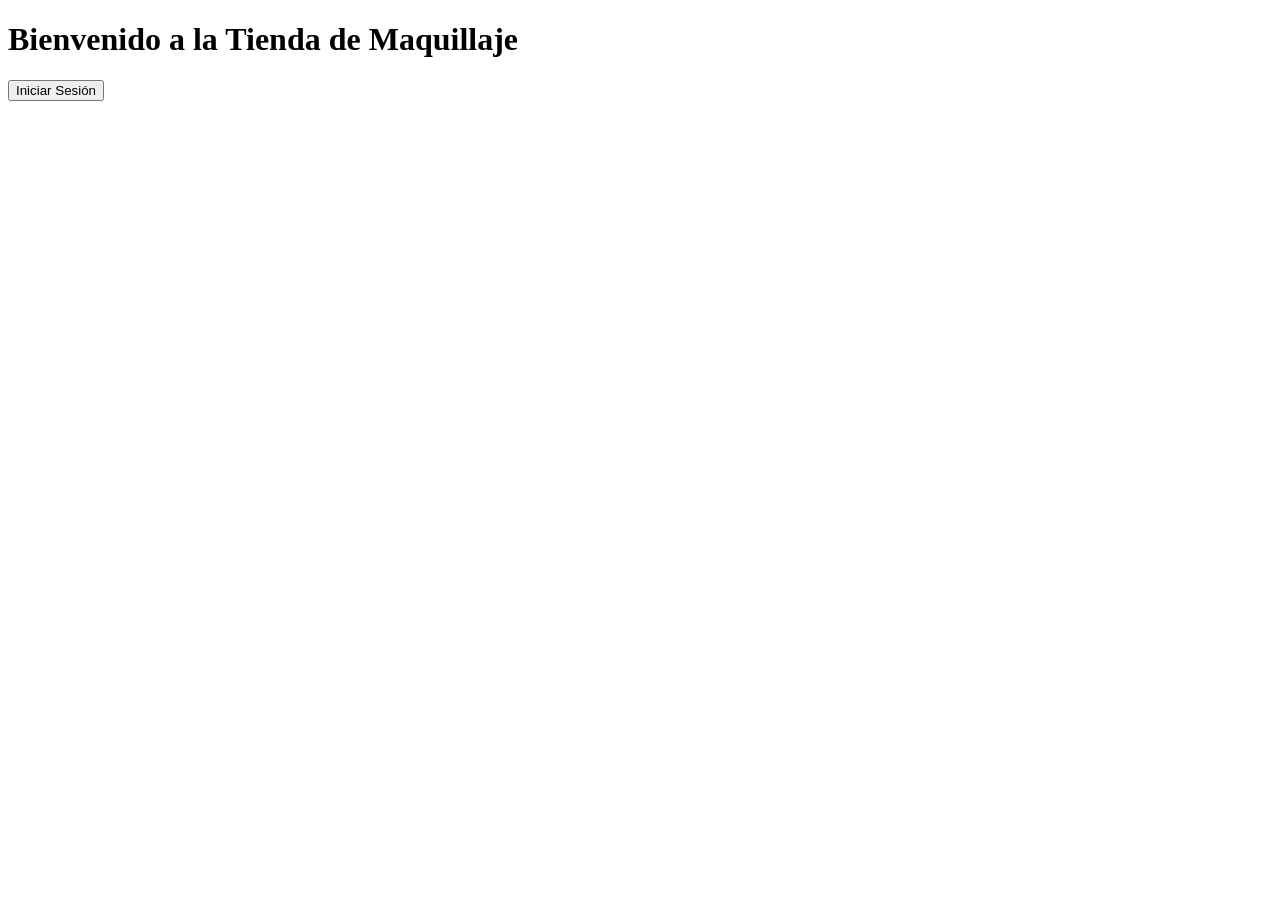
==== index.html @ caa325be "initial commit" ====
<!DOCTYPE html>
<html lang="es">
<head>
  <meta charset="UTF-8">
  <meta name="viewport" content="width=device-width, initial-scale=1.0">
  <title>Iniciar Sesión</title>
  <link rel="stylesheet" href="index.css"> <!-- Actualiza el nombre del CSS -->
</head>
<body>
  <div class="login-container">
    <h1>Bienvenido a la Tienda de Maquillaje</h1>
    <button id="login-button">Iniciar Sesión</button>
  </div>
  <script src="NOse.js"></script> <!-- Si tienes un archivo JS para manejar la redirección -->
</body>
</html>
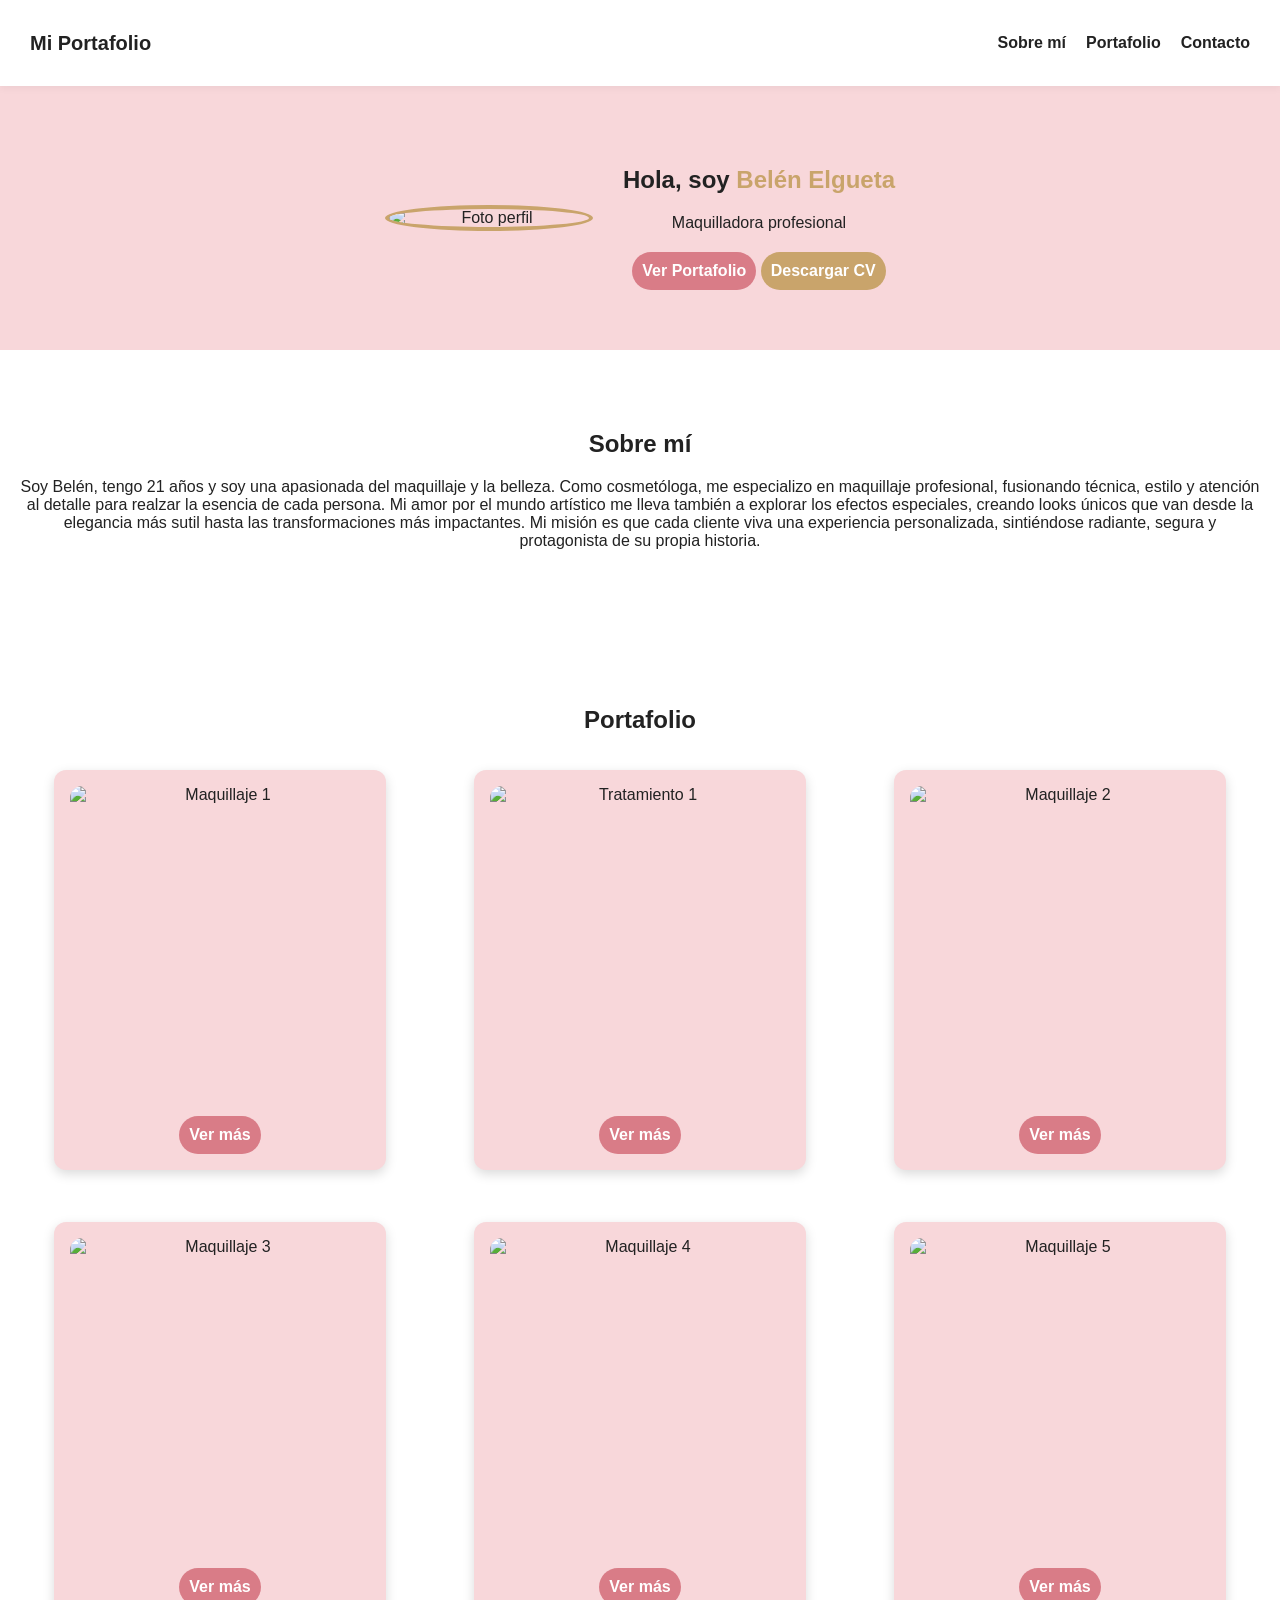
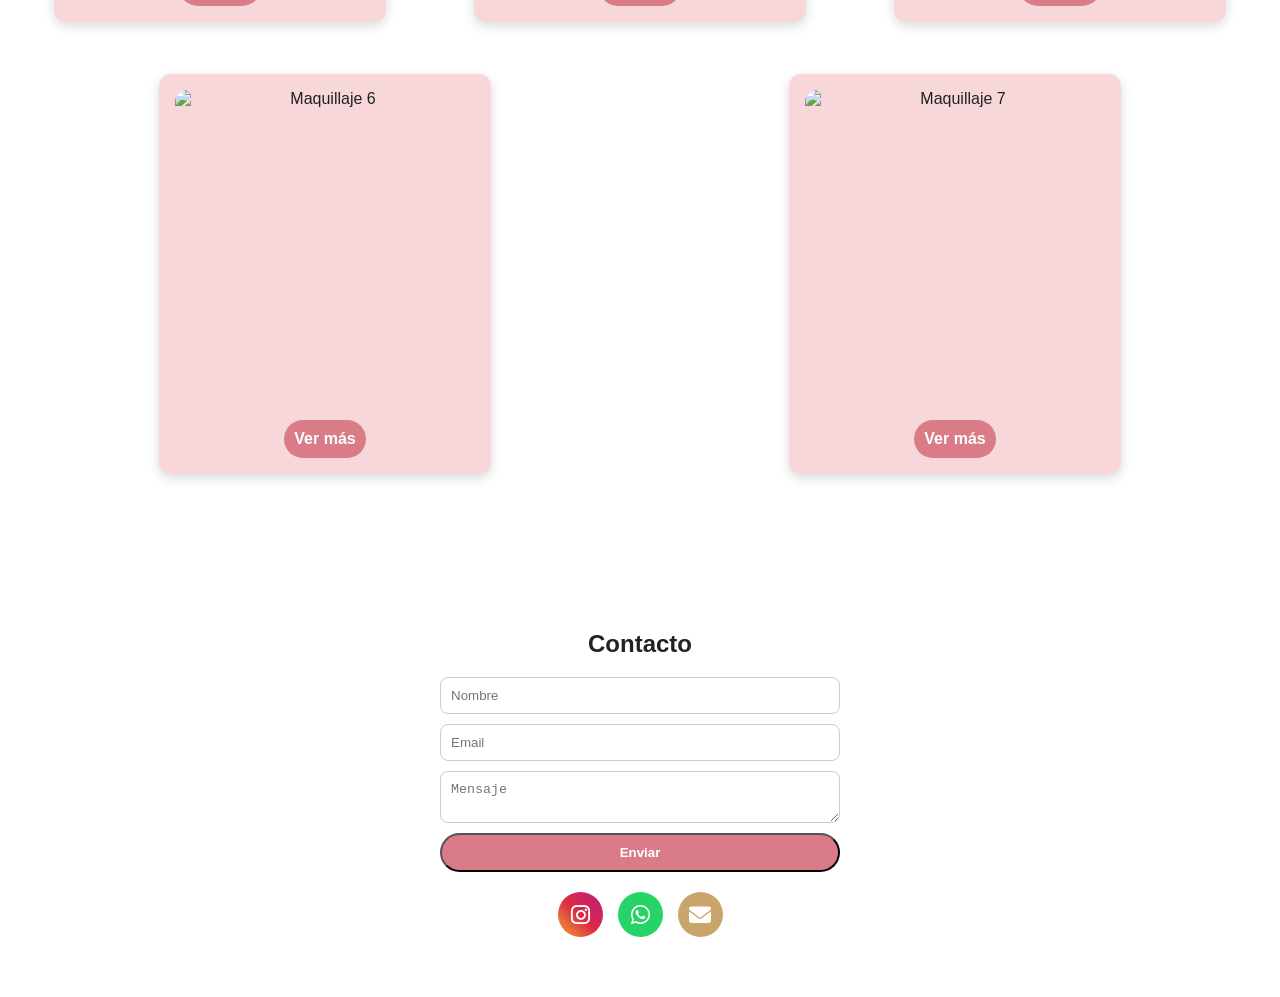
==== commit 85138485: "Add files via upload" ====
--- a/index.html
+++ b/index.html
@@ -1,16 +1,188 @@
 <!DOCTYPE html>
 <html lang="es">
 <head>
-  <meta charset="UTF-8">
-  <meta name="viewport" content="width=device-width, initial-scale=1.0">
-  <title>Iniciar Sesión</title>
-  <link rel="stylesheet" href="index.css"> <!-- Actualiza el nombre del CSS -->
+    <meta charset="UTF-8">
+    <meta name="viewport" content="width=device-width, initial-scale=1.0">
+    <title>Portafolio Profesional</title>
+    <link rel="stylesheet" href="style.css">
+    <link rel="stylesheet" href="https://cdnjs.cloudflare.com/ajax/libs/font-awesome/6.5.1/css/all.min.css">
 </head>
 <body>
-  <div class="login-container">
-    <h1>Bienvenido a la Tienda de Maquillaje</h1>
-    <button id="login-button">Iniciar Sesión</button>
-  </div>
-  <script src="NOse.js"></script> <!-- Si tienes un archivo JS para manejar la redirección -->
+
+    <!-- Menú -->
+    <header>
+        <nav>
+            <h1 class="logo">Mi Portafolio</h1>
+            <ul>
+                <li><a href="#about">Sobre mí</a></li>
+                <li><a href="#portfolio">Portafolio</a></li>
+                <li><a href="#contact">Contacto</a></li>
+            </ul>
+        </nav>
+    </header>
+
+    <!-- Hero -->
+    <section class="hero">
+        <img src="img/foto-perfil.jpg" alt="Foto perfil" class="foto-perfil">
+        <div class="hero-text">
+            <h2>Hola, soy <span>Belén Elgueta</span></h2>
+            <p>Maquilladora profesional</p>
+            <div class="botones">
+                <a href="#portfolio" class="btn rosa">Ver Portafolio</a>
+                <a href="CV.pdf" download class="btn dorado">Descargar CV</a>
+            </div>
+        </div>
+    </section>
+
+    <!-- Sobre mí -->
+    <section id="about" class="about">
+        <h2>Sobre mí</h2>
+        <p>
+            Soy Belén, tengo 21 años y soy una apasionada del maquillaje y la belleza. 
+            Como cosmetóloga, me especializo en maquillaje profesional, fusionando técnica, estilo y atención al detalle para realzar la esencia de cada persona. Mi amor por el mundo artístico me lleva también a explorar los efectos especiales, creando looks únicos que van desde la elegancia más sutil hasta las transformaciones más impactantes. Mi misión es que cada cliente viva una experiencia personalizada, sintiéndose radiante, segura y protagonista de su propia historia.
+        </p>
+    </section>
+
+
+
+
+
+     <!-- Portafolio -->
+    <section id="portfolio" class="portfolio">
+        <h2>Portafolio</h2>
+        <div class="galeria">
+
+
+
+        <!-- Proyecto 1 -->
+        <div class="card">
+            <img src="proyectos/Novias/novia2.jpg" alt="Maquillaje 1" class="zoom-img">
+            <a href="paginas/pag1.html" class="btn rosa">Ver más</a>
+            <div class="descripcion oculto">
+                <p>Este maquillaje fue realizado para una sesión de fotos especial, con tonos cálidos y estilo elegante.</p>
+            </div>
+        </div>
+
+        <!-- Proyecto 2 -->
+        <div class="card">
+            <img src="proyectos/Efectos-Especiales/efect-espe1.jpg" alt="Tratamiento 1" class="zoom-img">
+            <a href="paginas/pag2.html" class="btn rosa">Ver más</a>
+            <div class="descripcion oculto">
+                <p>Tratamiento facial con hidratación profunda y exfoliación suave, ideal para pieles sensibles.</p>
+            </div>
+        </div>
+
+        <!-- Proyecto 3 -->
+        <div class="card">
+            <img src="proyectos/Body-Paint/maqui-body1.jpg" alt="Maquillaje 2" class="zoom-img">
+            <a href="paginas/pag3.html" class="btn rosa">Ver más</a>
+            <div class="descripcion oculto">
+                <p>Maquillaje artístico para evento temático, con aplicación de pedrería y glitter.</p>
+            </div>
+        </div>
+        
+        <!-- Proyecto 4 -->
+        <div class="card">
+            <img src="proyectos/Pestañas/pestañas1.jpg" alt="Maquillaje 3" class="zoom-img">
+            <a href="paginas/pag4.html" class="btn rosa">Ver más</a>
+            <div class="descripcion oculto">
+                <p>Aplicación profesional de pestañas para realzar la mirada con un acabado natural y duradero.</p>
+            </div>
+        </div>
+
+        <!-- Proyecto 5 -->
+        <div class="card">
+            <img src="proyectos/Maquillaje-Envejecimiento/maqui-enveje1.jpg" alt="Maquillaje 4" class="zoom-img">
+            <a href="paginas/pag5.html" class="btn rosa">Ver más</a>
+            <div class="descripcion oculto">
+                <p>Maquillaje de envejecimiento para producción teatral, con técnicas realistas de caracterización.</p>
+            </div>
+        </div>
+
+        <!-- Proyecto 6 -->
+        <div class="card">
+            <img src="proyectos/Arlequin/Arlequin1.jpg" alt="Maquillaje 5" class="zoom-img">
+            <a href="paginas/pag6.html" class="btn rosa">Ver más</a>
+            <div class="descripcion oculto">
+                <p>Maquillaje de arlequín para eventos y presentaciones, con colores vivos y trazos detallados.</p>
+            </div>
+        </div>
+
+        <!-- Proyecto 7 -->
+        <div class="card">
+            <img src="proyectos/Maquillaje-Audiovisual/maqui-audi2.jpg" alt="Maquillaje 6" class="zoom-img">
+            <a href="paginas/pag7.html" class="btn rosa">Ver más</a>
+            <div class="descripcion oculto">
+                <p>Maquillaje para producciones audiovisuales, diseñado para cámara y luces profesionales.</p>
+            </div>
+        </div>
+
+        <!-- Proyecto 8 -->
+        <div class="card">
+            <img src="proyectos/Maquillaje-Artistico/maqui-art2.jpg" alt="Maquillaje 7" class="zoom-img">
+            <a href="paginas/pag8.html" class="btn rosa">Ver más</a>
+            <div class="descripcion oculto">
+                <p>Maquillaje artístico con técnicas creativas y efectos especiales para performances.</p>
+            </div>
+        </div>
+
+    </div>
+</section>
+
+
+
+
+
+
+    <!-- Modal para zoom de imagen -->
+    <div id="modal" class="modal">
+        <span id="cerrar">&times;</span>
+        <img id="modal-img" src="" alt="">
+    </div>
+
+
+
+
+
+
+
+
+
+
+
+
+
+
+
+
+
+
+
+
+
+
+    <!-- Contacto -->
+    <section id="contact" class="contact">
+        <h2>Contacto</h2>
+        <form>
+            <input type="text" placeholder="Nombre" required>
+            <input type="email" placeholder="Email" required>
+            <textarea placeholder="Mensaje" required></textarea>
+            <button type="submit" class="btn rosa">Enviar</button>
+        </form>
+        <div class="redes">
+            <a href="https://www.instagram.com/belisse.glam/" target="_blank" class="icono instagram">
+                <i class="fab fa-instagram"></i>
+            </a>
+            <a href="https://wa.me/+56974526058" target="_blank" class="icono whatsapp">
+                <i class="fab fa-whatsapp"></i>
+            </a>
+            <a href="mailto:tuemail@correo.com" class="icono email">
+                <i class="fas fa-envelope"></i>
+            </a>
+        </div>
+    </section>
+
+    <script src="script.js"></script>
 </body>
 </html>
--- a/style.css
+++ b/style.css
@@ -0,0 +1,276 @@
+/* 🎨 PALETA DE COLORES */
+:root {
+    --rosa: #f8d7da;          /* Rosa claro para fondos */
+    --rosa-oscuro: #d97c87;   /* Rosa intenso para botones y cards (más vibrante) */
+    --dorado: #c9a46b;        /* Dorado para acentos elegantes */
+    --negro: #222222;         /* Texto principal, más oscuro para mejor contraste */
+    --gris-claro: #f5f5f5;    /* Fondo claro alternativo */
+    --blanco: #ffffff;        /* Texto claro / fondos */
+}
+
+/* 🖋️ CONFIGURACIÓN GENERAL DEL SITIO */
+body {
+    font-family: 'Segoe UI', sans-serif;
+    margin: 0;
+    background: var(--blanco);
+    color: var(--negro);
+}
+
+/* 🔝 NAVBAR (MENÚ SUPERIOR) */
+header {
+    background: var(--blanco);
+    padding: 15px 30px;
+    box-shadow: 0 2px 8px rgba(0,0,0,0.05);
+    position: sticky; /* Se queda fijo arriba */
+    top: 0;
+    z-index: 1000;
+}
+
+nav {
+    display: flex;
+    justify-content: space-between;
+    align-items: center;
+}
+
+nav h1.logo {
+    font-size: 20px;
+    font-weight: bold;
+    color: var(--negro);
+}
+
+nav ul {
+    display: flex;
+    list-style: none;
+    gap: 20px;
+}
+
+nav a {
+    text-decoration: none;
+    color: var(--negro);
+    font-weight: bold;
+}
+
+/* 🏠 HERO (SECCIÓN PRINCIPAL CON FOTO Y PRESENTACIÓN) */
+.hero {
+    display: flex;
+    align-items: center;
+    justify-content: center;
+    padding: 60px 20px;
+    background: var(--rosa);
+}
+
+.foto-perfil {
+    width: 200px;
+    border-radius: 100%; /* Foto redonda */
+    margin-right: 30px;
+    border: 4px solid var(--dorado); /* Marco dorado */
+}
+
+.hero-text h2 span {
+    color: var(--dorado); /* Nombre en dorado */
+}
+
+.botones {
+    margin-top: 20px;
+}
+
+/* 🔘 BOTONES GENERALES */
+.btn {
+    padding: 10px 10px;
+    text-decoration: none;
+    border-radius: 200px;
+    font-weight: bold;
+    display: inline-block;
+}
+
+.btn.rosa {
+    background: var(--rosa-oscuro);
+    color: var(--blanco);
+}
+
+.btn.dorado {
+    background: var(--dorado);
+    color: var(--blanco);
+}
+
+/* 📄 SECCIONES GENERALES */
+section {
+    padding: 60px 20px;
+    text-align: center;
+}
+
+/* 🖼️ GALERÍA DE PROYECTOS */
+.galeria {
+    display: flex;
+    gap: 20px;
+    justify-content: center;
+    flex-wrap: wrap;
+}
+
+/* Tarjeta del portafolio */
+.card {
+    background-color: var(--rosa);
+    border-radius: 12px;
+    box-shadow: 0 4px 12px rgba(0, 0, 0, 0.15);
+    padding: 1rem;
+    max-width: 2500px;
+    margin: 1rem auto;
+    text-align: center;
+    transition: transform 0.3s ease, box-shadow 0.3s ease;
+    cursor: default;
+}
+
+.card:hover {
+    transform: translateY(-5px);
+    box-shadow: 0 8px 20px rgba(0, 0, 0, 0.25);
+}
+
+/* Imagen dentro de la tarjeta - tamaño fijo y transición para fade */
+.card img {
+    width: 300px;          /* ancho fijo */
+    height: 330px;         /* alto fijo */
+    object-fit: cover;     /* mantiene proporción, recorta lo que sobra */
+    border-radius: 12px;
+    cursor: pointer;
+    transition: opacity 0.6s ease, transform 0.3s ease;
+    opacity: 1;
+    display: block;
+    margin: 0 auto;
+}
+
+.card img:hover {
+    transform: scale(1.05);
+}
+
+/* Descripción oculta */
+.descripcion {
+    margin-top: 0.75rem;
+    text-align: left;
+    font-size: 0.9rem;
+    color: var(--negro);
+    line-height: 1.4;
+}
+
+/* Ocultar elementos */
+.oculto {
+    display: none !important;
+}
+
+
+
+
+
+/* Modal para imagen */
+.modal {
+    display: none;
+    position: fixed;
+    z-index: 2000;
+    left: 0;
+    top: 0;
+    width: 100vw;
+    height: 100vh;
+    background-color: rgba(0, 0, 0, 0.85);
+
+    justify-content: center;
+    align-items: center;
+    padding: 1rem;
+}
+
+/* Imagen dentro del modal */
+.modal img {
+    max-width: 80vw;
+    max-height: 80vh;
+    object-fit: contain;
+    border-radius: 20px;
+    box-shadow: 0 8px 30px rgba(0, 0, 0, 0.7);
+
+}
+
+
+
+
+
+
+/* Botón cerrar */
+#cerrar {
+    position: fixed;
+    top: 1rem;
+    right: 1.5rem;
+    font-size: 2.5rem;
+    color: var(--blanco);
+    background: transparent;
+    border: none;
+    cursor: pointer;
+    transition: color 0.3s ease;
+    user-select: none;
+}
+
+#cerrar:hover {
+    color: var(--dorado);
+}
+
+
+
+
+
+
+
+
+
+
+
+
+
+
+
+/* 📬 FORMULARIO DE CONTACTO */
+form {
+    display: flex;
+    flex-direction: column;
+    gap: 10px;
+    max-width: 400px;
+    margin: auto;
+}
+
+input, textarea {
+    padding: 10px;
+    border: 1px solid #ccc;
+    border-radius: 8px;
+}
+
+/* 📱 REDES SOCIALES (INSTAGRAM, WHATSAPP, EMAIL) */
+.redes {
+    margin-top: 20px;
+    display: flex;
+    justify-content: center;
+    gap: 15px;
+}
+
+.redes .icono {
+    font-size: 22px;
+    width: 45px;
+    height: 45px;
+    border-radius: 50%; /* Forma circular */
+    display: flex;
+    align-items: center;
+    justify-content: center;
+    text-decoration: none;
+    color: var(--blanco);
+    transition: transform 0.3s ease, background 0.3s ease;
+}
+
+/* 🎯 COLORES ESPECÍFICOS DE CADA RED SOCIAL */
+.icono.instagram {
+    background: linear-gradient(45deg, #f09433, #e6683c, #dc2743, #cc2366, #bc1888);
+}
+.icono.whatsapp {
+    background: #25d366;
+}
+.icono.email {
+    background: var(--dorado);
+}
+
+/* ✨ EFECTO HOVER EN ICONOS */
+.redes .icono:hover {
+    transform: scale(1.1);
+}
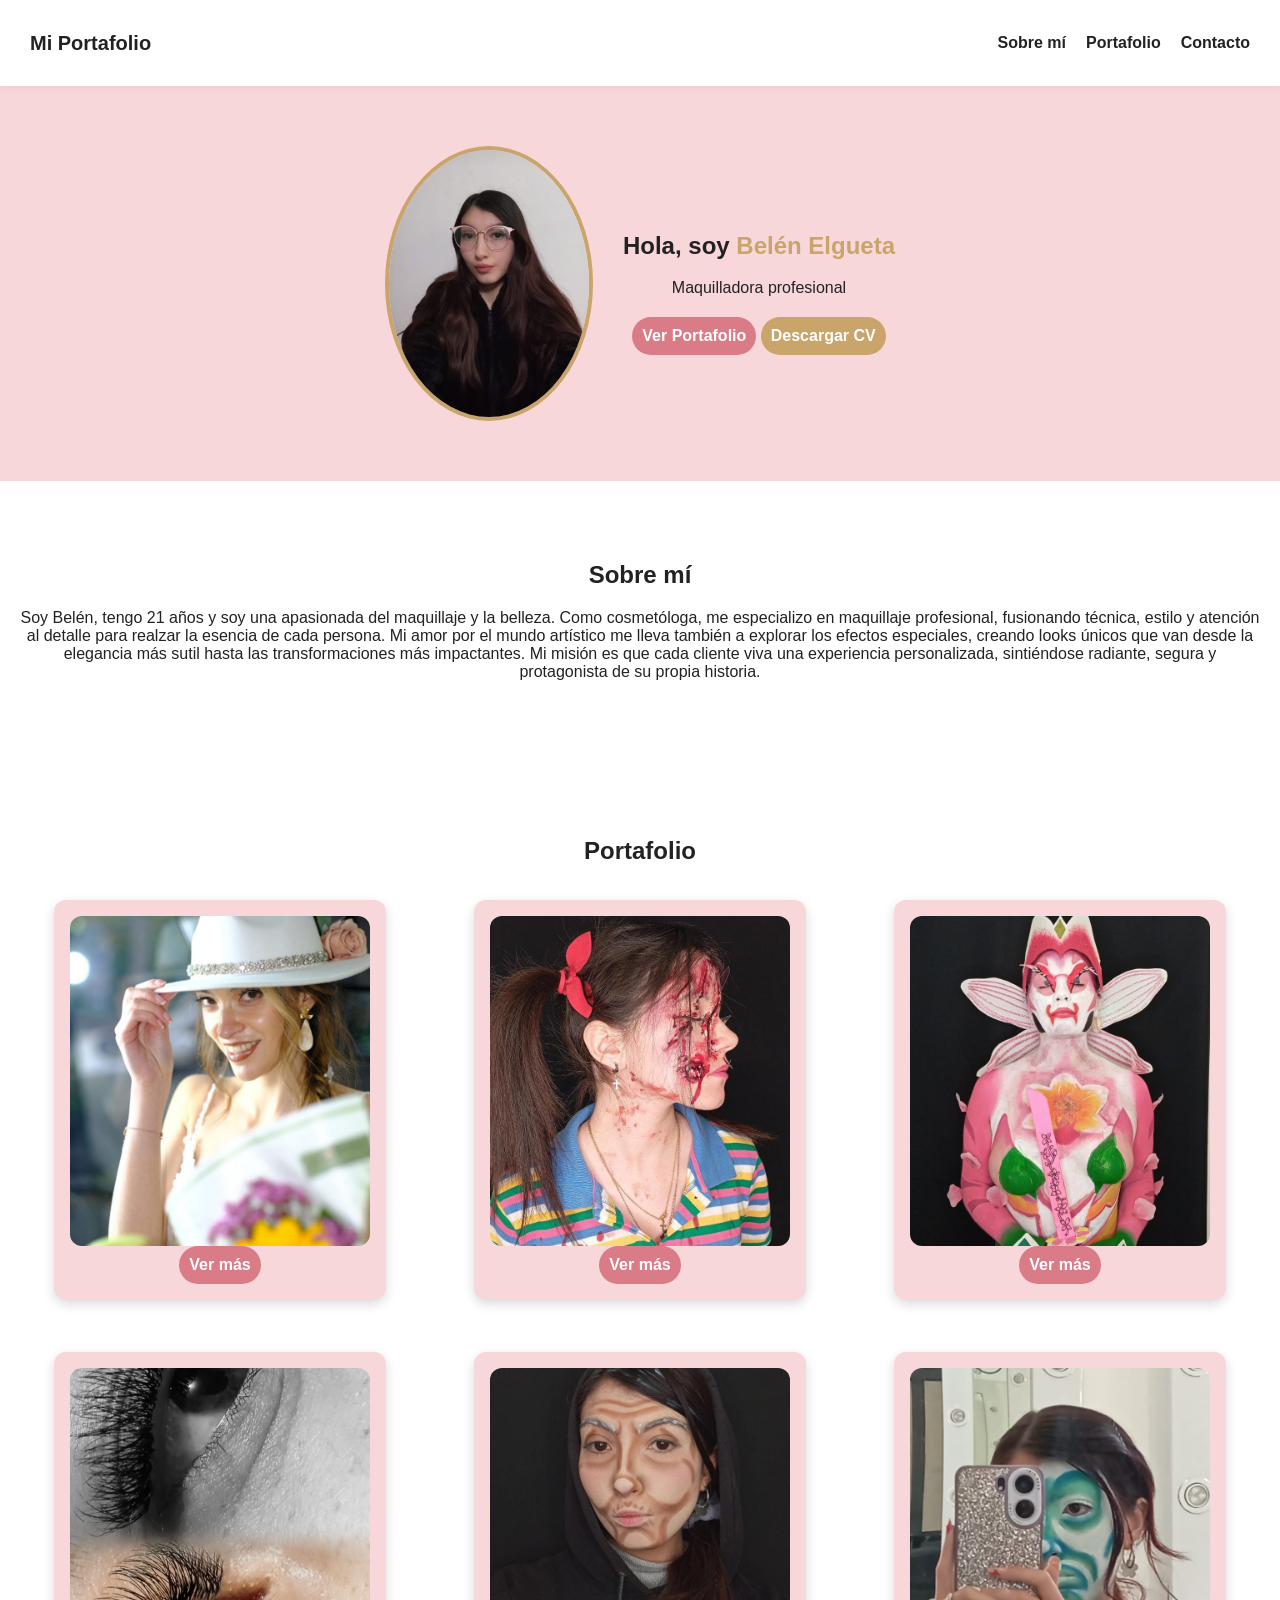
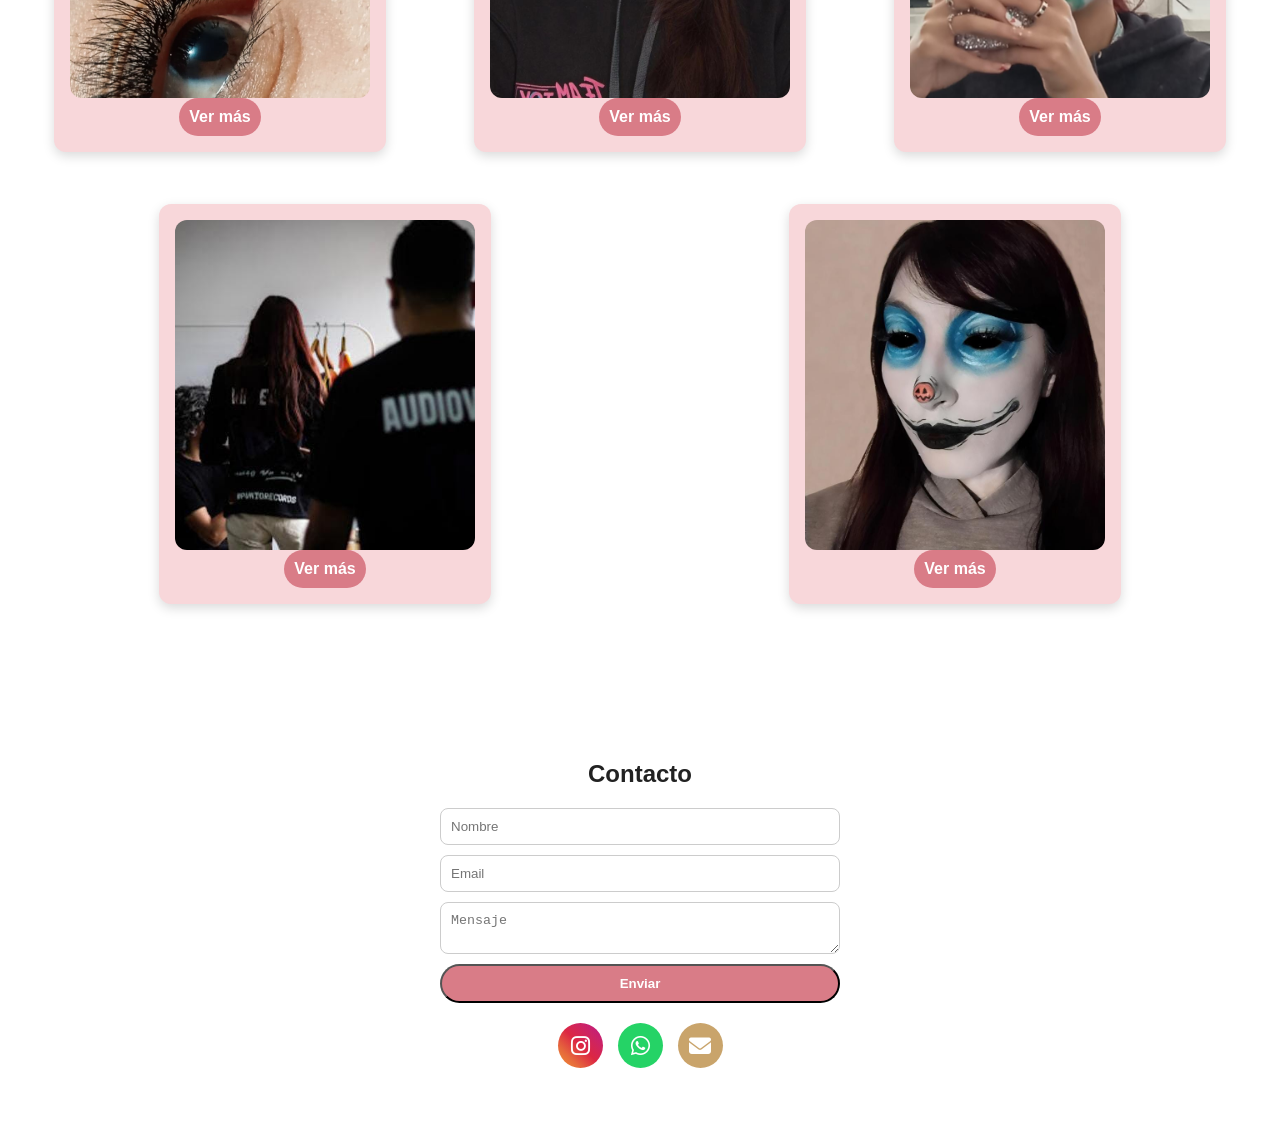
==== commit 22740ba1: "Update index.html" ====
--- a/index.html
+++ b/index.html
@@ -5,6 +5,7 @@
     <meta name="viewport" content="width=device-width, initial-scale=1.0">
     <title>Portafolio Profesional</title>
     <link rel="stylesheet" href="style.css">
+    <meta name="viewport" content="width=device-width, initial-scale=1.0">
     <link rel="stylesheet" href="https://cdnjs.cloudflare.com/ajax/libs/font-awesome/6.5.1/css/all.min.css">
 </head>
 <body>
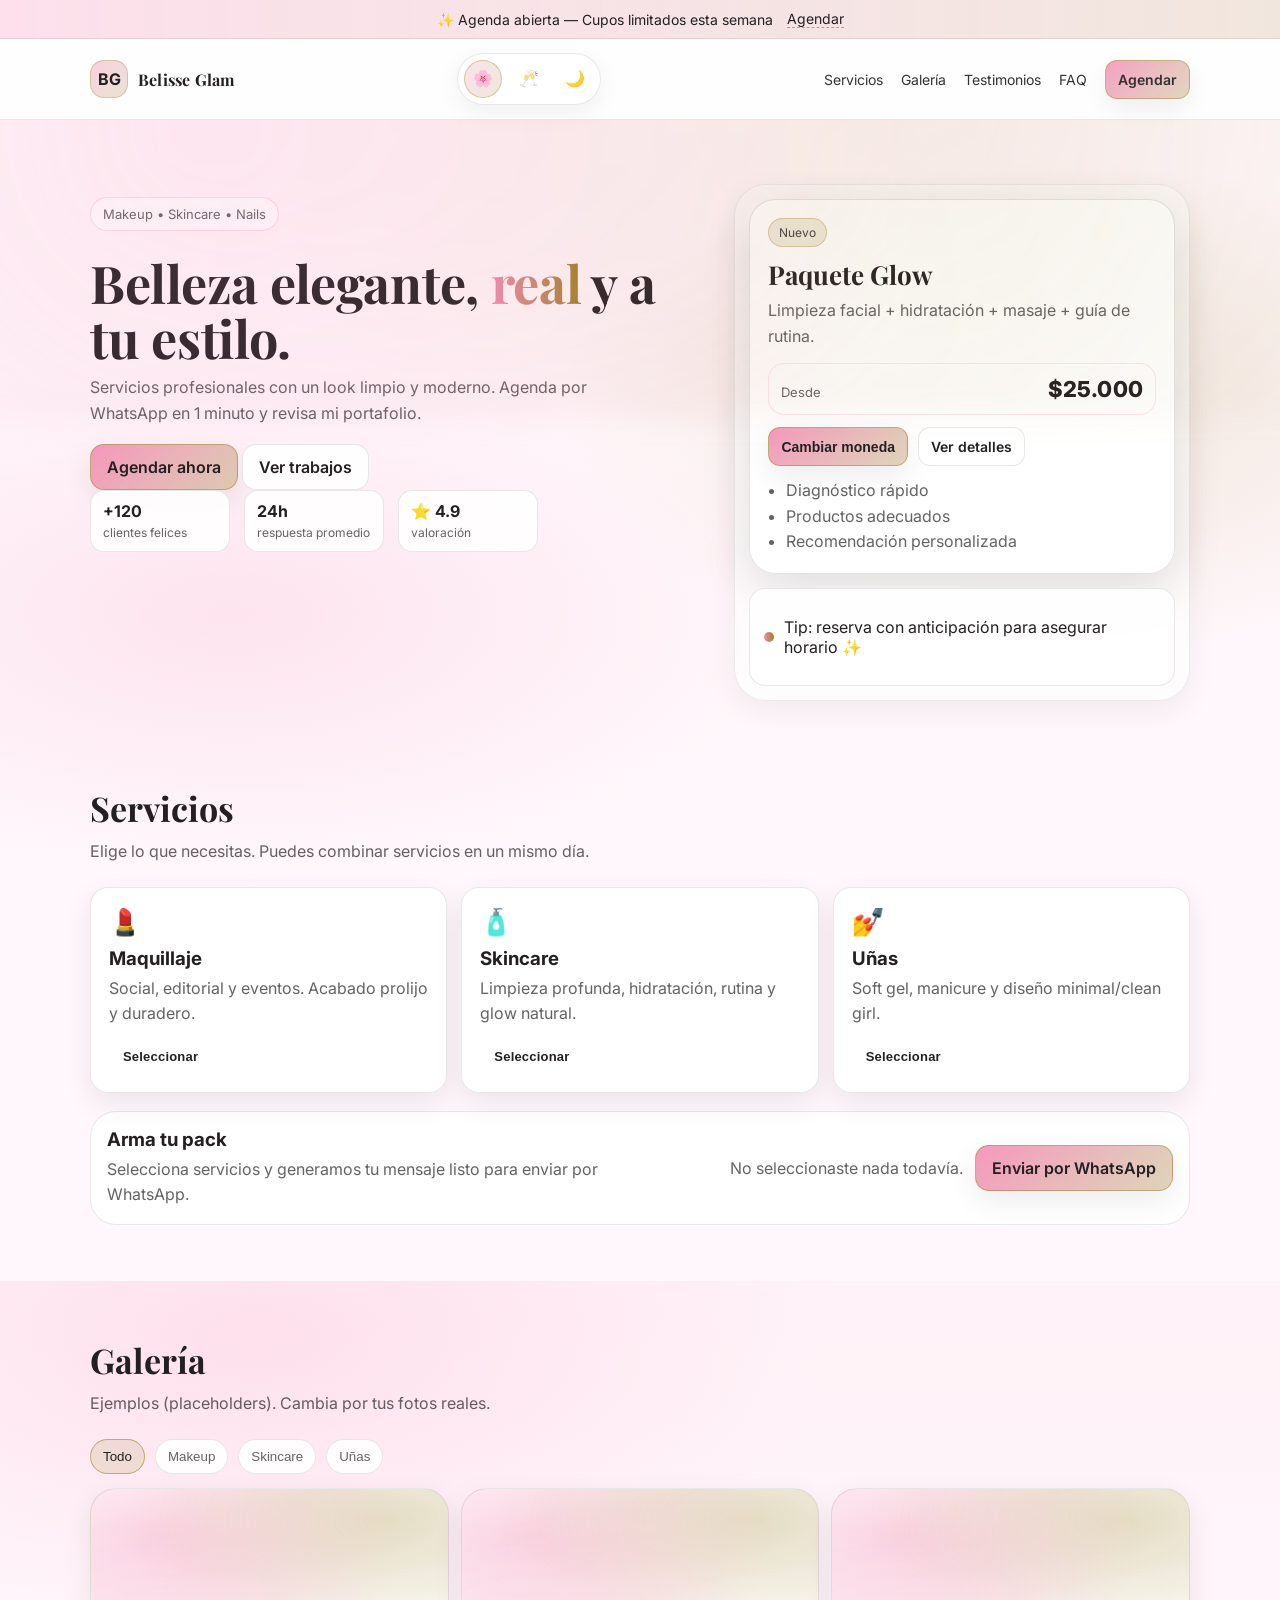
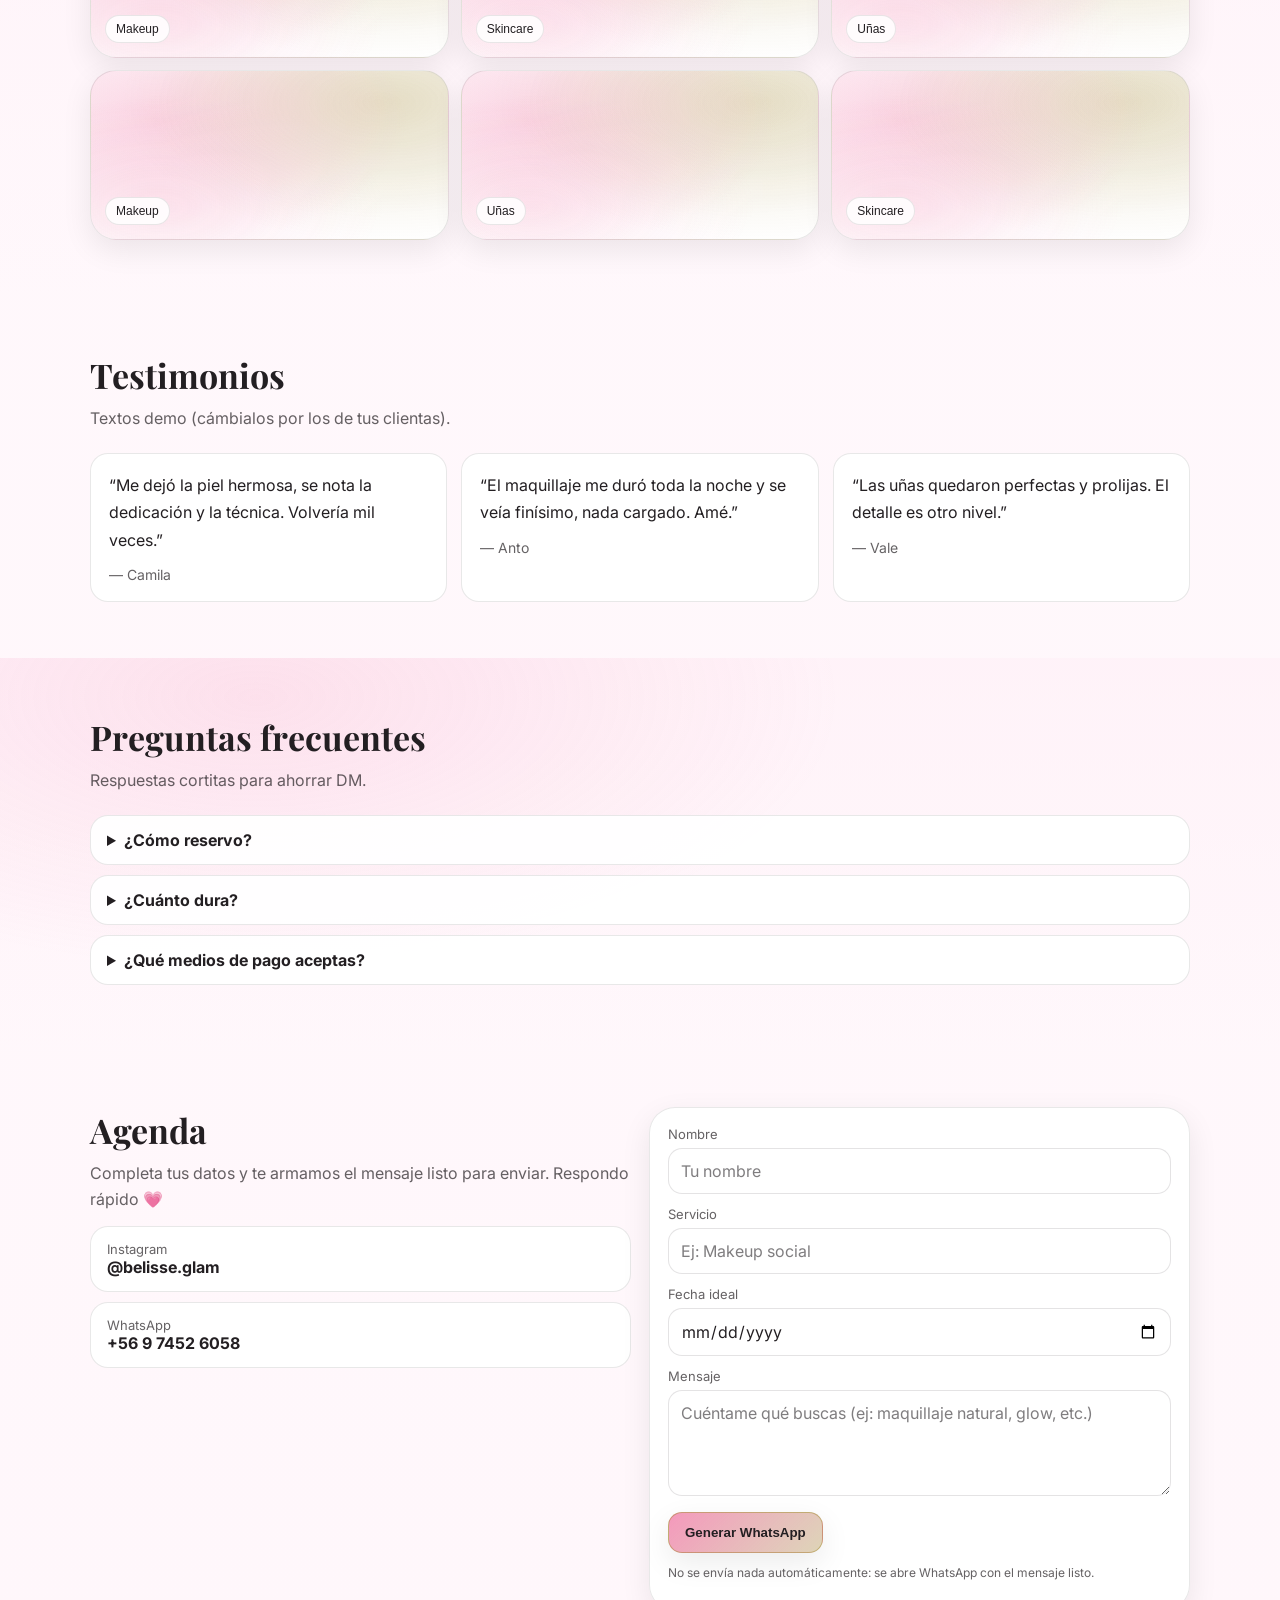
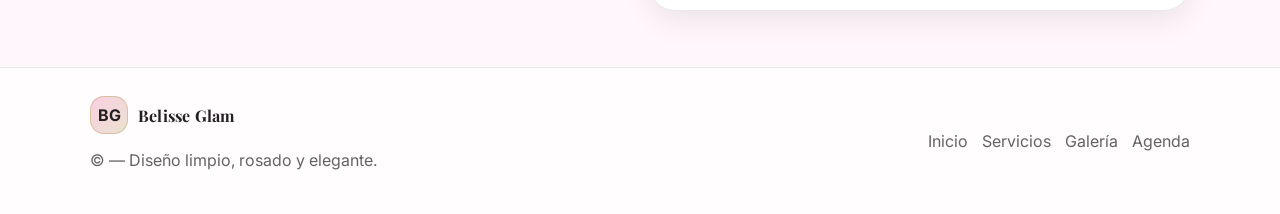
==== commit 9cadc5c0: "Add files via upload" ====
--- a/index.html
+++ b/index.html
@@ -1,189 +1,377 @@
-<!DOCTYPE html>
-<html lang="es">
+<!-- index.html -->
+<!doctype html>
+<html lang="es" data-theme="rose">
 <head>
-    <meta charset="UTF-8">
-    <meta name="viewport" content="width=device-width, initial-scale=1.0">
-    <title>Portafolio Profesional</title>
-    <link rel="stylesheet" href="style.css">
-    <meta name="viewport" content="width=device-width, initial-scale=1.0">
-    <link rel="stylesheet" href="https://cdnjs.cloudflare.com/ajax/libs/font-awesome/6.5.1/css/all.min.css">
+  <meta charset="utf-8" />
+  <meta name="viewport" content="width=device-width, initial-scale=1" />
+  <title>Belisse Glam | Makeup & Beauty</title>
+  <meta name="description" content="Servicios de belleza: maquillaje, skincare, uñas. Agenda fácil por WhatsApp. Portfolio y testimonios." />
+
+  <link rel="preconnect" href="https://fonts.googleapis.com">
+  <link rel="preconnect" href="https://fonts.gstatic.com" crossorigin>
+  <link href="https://fonts.googleapis.com/css2?family=Playfair+Display:wght@500;700&family=Inter:wght@300;400;600&display=swap" rel="stylesheet">
+
+  <link rel="stylesheet" href="css/main.css">
 </head>
+
 <body>
-
-    <!-- Menú -->
-    <header>
-        <nav>
-            <h1 class="logo">Mi Portafolio</h1>
-            <ul>
-                <li><a href="#about">Sobre mí</a></li>
-                <li><a href="#portfolio">Portafolio</a></li>
-                <li><a href="#contact">Contacto</a></li>
+  <noscript>
+    <div style="padding:12px 16px; border-bottom:1px solid #ddd; font-family: Inter, system-ui;">
+      Esta web usa JavaScript para algunas funciones (cambio de paleta, modal y WhatsApp). Igual puedes navegar sin problema.
+    </div>
+  </noscript>
+
+  <!-- Top notice -->
+  <div class="topbar" role="status">
+    <span>✨ Agenda abierta — Cupos limitados esta semana</span>
+    <a class="topbar__link" href="#agenda">Agendar</a>
+  </div>
+
+  <!-- Header -->
+  <header class="header" id="inicio">
+    <nav class="nav container" aria-label="Navegación principal">
+      <a class="brand" href="#inicio" aria-label="Inicio">
+        <span class="brand__mark">BG</span>
+        <span class="brand__text">Belisse Glam</span>
+      </a>
+
+      <!-- Theme switcher (paletas en vivo) -->
+      <div class="theme-switcher" aria-label="Cambiar paleta de colores">
+        <button class="theme-btn" type="button" data-theme-btn="rose" aria-label="Tema Rose" title="Rose">🌸</button>
+        <button class="theme-btn" type="button" data-theme-btn="champagne" aria-label="Tema Champagne" title="Champagne">🥂</button>
+        <button class="theme-btn" type="button" data-theme-btn="ink" aria-label="Tema Ink" title="Ink">🌙</button>
+      </div>
+
+      <button class="nav__toggle" id="navToggle" aria-label="Abrir menú" aria-expanded="false" aria-controls="navLinks">
+        <span class="nav__bar"></span>
+        <span class="nav__bar"></span>
+        <span class="nav__bar"></span>
+      </button>
+
+      <div class="nav__links" id="navLinks">
+        <a href="#servicios">Servicios</a>
+        <a href="#galeria">Galería</a>
+        <a href="#testimonios">Testimonios</a>
+        <a href="#faq">FAQ</a>
+        <a class="btn btn--small" href="#agenda">Agendar</a>
+      </div>
+    </nav>
+  </header>
+
+  <!-- Hero -->
+  <main>
+    <section class="hero">
+      <div class="container hero__grid">
+        <div class="hero__content">
+          <p class="pill">Makeup • Skincare • Nails</p>
+          <h1 class="hero__title">
+            Belleza elegante, <span class="accent">real</span> y a tu estilo.
+          </h1>
+          <p class="hero__subtitle">
+            Servicios profesionales con un look limpio y moderno. Agenda por WhatsApp en 1 minuto y revisa mi portafolio.
+          </p>
+
+          <div class="hero__cta">
+            <a class="btn" href="#agenda">Agendar ahora</a>
+            <a class="btn btn--ghost" href="#galeria">Ver trabajos</a>
+          </div>
+
+          <div class="hero__stats" aria-label="Indicadores">
+            <div class="stat">
+              <strong>+120</strong>
+              <span>clientes felices</span>
+            </div>
+            <div class="stat">
+              <strong>24h</strong>
+              <span>respuesta promedio</span>
+            </div>
+            <div class="stat">
+              <strong>⭐ 4.9</strong>
+              <span>valoración</span>
+            </div>
+          </div>
+        </div>
+
+        <div class="hero__card" aria-label="Tarjeta destacada">
+          <div class="card">
+            <div class="card__badge">Nuevo</div>
+            <h2 class="card__title">Paquete Glow</h2>
+            <p class="card__text">
+              Limpieza facial + hidratación + masaje + guía de rutina.
+            </p>
+
+            <div class="price">
+              <span class="price__label">Desde</span>
+              <span class="price__value" id="priceValue">$25.000</span>
+            </div>
+
+            <div class="card__actions">
+              <button class="btn btn--small" id="priceBtn" type="button">Cambiar moneda</button>
+              <a class="btn btn--small btn--ghost" href="#servicios">Ver detalles</a>
+            </div>
+
+            <ul class="checklist" aria-label="Incluye">
+              <li>Diagnóstico rápido</li>
+              <li>Productos adecuados</li>
+              <li>Recomendación personalizada</li>
             </ul>
-        </nav>
-    </header>
-
-    <!-- Hero -->
-    <section class="hero">
-        <img src="img/foto-perfil.jpg" alt="Foto perfil" class="foto-perfil">
-        <div class="hero-text">
-            <h2>Hola, soy <span>Belén Elgueta</span></h2>
-            <p>Maquilladora profesional</p>
-            <div class="botones">
-                <a href="#portfolio" class="btn rosa">Ver Portafolio</a>
-                <a href="CV.pdf" download class="btn dorado">Descargar CV</a>
-            </div>
-        </div>
-    </section>
-
-    <!-- Sobre mí -->
-    <section id="about" class="about">
-        <h2>Sobre mí</h2>
-        <p>
-            Soy Belén, tengo 21 años y soy una apasionada del maquillaje y la belleza. 
-            Como cosmetóloga, me especializo en maquillaje profesional, fusionando técnica, estilo y atención al detalle para realzar la esencia de cada persona. Mi amor por el mundo artístico me lleva también a explorar los efectos especiales, creando looks únicos que van desde la elegancia más sutil hasta las transformaciones más impactantes. Mi misión es que cada cliente viva una experiencia personalizada, sintiéndose radiante, segura y protagonista de su propia historia.
-        </p>
-    </section>
-
-
-
-
-
-     <!-- Portafolio -->
-    <section id="portfolio" class="portfolio">
-        <h2>Portafolio</h2>
-        <div class="galeria">
-
-
-
-        <!-- Proyecto 1 -->
-        <div class="card">
-            <img src="proyectos/Novias/novia2.jpg" alt="Maquillaje 1" class="zoom-img">
-            <a href="paginas/pag1.html" class="btn rosa">Ver más</a>
-            <div class="descripcion oculto">
-                <p>Este maquillaje fue realizado para una sesión de fotos especial, con tonos cálidos y estilo elegante.</p>
-            </div>
-        </div>
-
-        <!-- Proyecto 2 -->
-        <div class="card">
-            <img src="proyectos/Efectos-Especiales/efect-espe1.jpg" alt="Tratamiento 1" class="zoom-img">
-            <a href="paginas/pag2.html" class="btn rosa">Ver más</a>
-            <div class="descripcion oculto">
-                <p>Tratamiento facial con hidratación profunda y exfoliación suave, ideal para pieles sensibles.</p>
-            </div>
-        </div>
-
-        <!-- Proyecto 3 -->
-        <div class="card">
-            <img src="proyectos/Body-Paint/maqui-body1.jpg" alt="Maquillaje 2" class="zoom-img">
-            <a href="paginas/pag3.html" class="btn rosa">Ver más</a>
-            <div class="descripcion oculto">
-                <p>Maquillaje artístico para evento temático, con aplicación de pedrería y glitter.</p>
-            </div>
-        </div>
-        
-        <!-- Proyecto 4 -->
-        <div class="card">
-            <img src="proyectos/Pestañas/pestañas1.jpg" alt="Maquillaje 3" class="zoom-img">
-            <a href="paginas/pag4.html" class="btn rosa">Ver más</a>
-            <div class="descripcion oculto">
-                <p>Aplicación profesional de pestañas para realzar la mirada con un acabado natural y duradero.</p>
-            </div>
-        </div>
-
-        <!-- Proyecto 5 -->
-        <div class="card">
-            <img src="proyectos/Maquillaje-Envejecimiento/maqui-enveje1.jpg" alt="Maquillaje 4" class="zoom-img">
-            <a href="paginas/pag5.html" class="btn rosa">Ver más</a>
-            <div class="descripcion oculto">
-                <p>Maquillaje de envejecimiento para producción teatral, con técnicas realistas de caracterización.</p>
-            </div>
-        </div>
-
-        <!-- Proyecto 6 -->
-        <div class="card">
-            <img src="proyectos/Arlequin/Arlequin1.jpg" alt="Maquillaje 5" class="zoom-img">
-            <a href="paginas/pag6.html" class="btn rosa">Ver más</a>
-            <div class="descripcion oculto">
-                <p>Maquillaje de arlequín para eventos y presentaciones, con colores vivos y trazos detallados.</p>
-            </div>
-        </div>
-
-        <!-- Proyecto 7 -->
-        <div class="card">
-            <img src="proyectos/Maquillaje-Audiovisual/maqui-audi2.jpg" alt="Maquillaje 6" class="zoom-img">
-            <a href="paginas/pag7.html" class="btn rosa">Ver más</a>
-            <div class="descripcion oculto">
-                <p>Maquillaje para producciones audiovisuales, diseñado para cámara y luces profesionales.</p>
-            </div>
-        </div>
-
-        <!-- Proyecto 8 -->
-        <div class="card">
-            <img src="proyectos/Maquillaje-Artistico/maqui-art2.jpg" alt="Maquillaje 7" class="zoom-img">
-            <a href="paginas/pag8.html" class="btn rosa">Ver más</a>
-            <div class="descripcion oculto">
-                <p>Maquillaje artístico con técnicas creativas y efectos especiales para performances.</p>
-            </div>
-        </div>
-
+          </div>
+
+          <div class="hero__note">
+            <span class="dot"></span>
+            <p>Tip: reserva con anticipación para asegurar horario ✨</p>
+          </div>
+        </div>
+      </div>
+
+      <div class="hero__bg" aria-hidden="true"></div>
+    </section>
+
+    <!-- Servicios -->
+    <section class="section" id="servicios">
+      <div class="container">
+        <div class="section__head">
+          <h2 class="section__title">Servicios</h2>
+          <p class="section__subtitle">Elige lo que necesitas. Puedes combinar servicios en un mismo día.</p>
+        </div>
+
+        <div class="grid grid--3">
+          <article class="service">
+            <div class="service__icon">💄</div>
+            <h3>Maquillaje</h3>
+            <p>Social, editorial y eventos. Acabado prolijo y duradero.</p>
+            <button class="chip" data-service="Maquillaje" type="button">Seleccionar</button>
+          </article>
+
+          <article class="service">
+            <div class="service__icon">🧴</div>
+            <h3>Skincare</h3>
+            <p>Limpieza profunda, hidratación, rutina y glow natural.</p>
+            <button class="chip" data-service="Skincare" type="button">Seleccionar</button>
+          </article>
+
+          <article class="service">
+            <div class="service__icon">💅</div>
+            <h3>Uñas</h3>
+            <p>Soft gel, manicure y diseño minimal/clean girl.</p>
+            <button class="chip" data-service="Uñas" type="button">Seleccionar</button>
+          </article>
+        </div>
+
+        <div class="bundle">
+          <div class="bundle__left">
+            <h3>Arma tu pack</h3>
+            <p>Selecciona servicios y generamos tu mensaje listo para enviar por WhatsApp.</p>
+          </div>
+          <div class="bundle__right">
+            <div class="bundle__items" id="selectedServices" aria-live="polite">
+              <span class="muted">No seleccionaste nada todavía.</span>
+            </div>
+            <a class="btn" id="whatsBtn" href="#agenda">Enviar por WhatsApp</a>
+          </div>
+        </div>
+      </div>
+    </section>
+
+    <!-- Galería -->
+    <section class="section section--soft" id="galeria">
+      <div class="container">
+        <div class="section__head">
+          <h2 class="section__title">Galería</h2>
+          <p class="section__subtitle">Ejemplos (placeholders). Cambia por tus fotos reales.</p>
+        </div>
+
+        <div class="filters" role="tablist" aria-label="Filtros de galería">
+          <button class="filter is-active" data-filter="all" type="button" role="tab">Todo</button>
+          <button class="filter" data-filter="makeup" type="button" role="tab">Makeup</button>
+          <button class="filter" data-filter="skincare" type="button" role="tab">Skincare</button>
+          <button class="filter" data-filter="nails" type="button" role="tab">Uñas</button>
+        </div>
+
+        <div class="gallery" id="gallery">
+          <button class="shot" data-cat="makeup" data-title="Makeup social" type="button" aria-label="Abrir Makeup social">
+            <span class="shot__tag">Makeup</span>
+          </button>
+          <button class="shot" data-cat="skincare" data-title="Glow skincare" type="button" aria-label="Abrir Glow skincare">
+            <span class="shot__tag">Skincare</span>
+          </button>
+          <button class="shot" data-cat="nails" data-title="Soft gel nude" type="button" aria-label="Abrir Soft gel nude">
+            <span class="shot__tag">Uñas</span>
+          </button>
+          <button class="shot" data-cat="makeup" data-title="Editorial pink" type="button" aria-label="Abrir Editorial pink">
+            <span class="shot__tag">Makeup</span>
+          </button>
+          <button class="shot" data-cat="nails" data-title="Manicure clean" type="button" aria-label="Abrir Manicure clean">
+            <span class="shot__tag">Uñas</span>
+          </button>
+          <button class="shot" data-cat="skincare" data-title="Rutina hidratante" type="button" aria-label="Abrir Rutina hidratante">
+            <span class="shot__tag">Skincare</span>
+          </button>
+        </div>
+      </div>
+    </section>
+
+    <!-- Testimonios -->
+    <section class="section" id="testimonios">
+      <div class="container">
+        <div class="section__head">
+          <h2 class="section__title">Testimonios</h2>
+          <p class="section__subtitle">Textos demo (cámbialos por los de tus clientas).</p>
+        </div>
+
+        <div class="grid grid--3">
+          <article class="quote">
+            <p>“Me dejó la piel hermosa, se nota la dedicación y la técnica. Volvería mil veces.”</p>
+            <footer>— Camila</footer>
+          </article>
+          <article class="quote">
+            <p>“El maquillaje me duró toda la noche y se veía finísimo, nada cargado. Amé.”</p>
+            <footer>— Anto</footer>
+          </article>
+          <article class="quote">
+            <p>“Las uñas quedaron perfectas y prolijas. El detalle es otro nivel.”</p>
+            <footer>— Vale</footer>
+          </article>
+        </div>
+      </div>
+    </section>
+
+    <!-- FAQ -->
+    <section class="section section--soft" id="faq">
+      <div class="container">
+        <div class="section__head">
+          <h2 class="section__title">Preguntas frecuentes</h2>
+          <p class="section__subtitle">Respuestas cortitas para ahorrar DM.</p>
+        </div>
+
+        <div class="faq">
+          <details>
+            <summary>¿Cómo reservo?</summary>
+            <p>Elige servicio, completa el formulario o envía WhatsApp con tu horario ideal.</p>
+          </details>
+          <details>
+            <summary>¿Cuánto dura?</summary>
+            <p>Depende del servicio. Makeup 60–90 min, skincare 45–70 min, uñas 90–150 min.</p>
+          </details>
+          <details>
+            <summary>¿Qué medios de pago aceptas?</summary>
+            <p>Transferencia y efectivo (puedes ajustar esta info).</p>
+          </details>
+        </div>
+      </div>
+    </section>
+
+<!-- Agenda -->
+<section class="section" id="agenda">
+  <div class="container agenda">
+    <div class="agenda__left">
+      <h2 class="section__title">Agenda</h2>
+      <p class="section__subtitle">
+        Completa tus datos y te armamos el mensaje listo para enviar. Respondo rápido 💗
+      </p>
+
+      <div class="contact-cards">
+        <!-- Instagram -->
+        <a
+          class="contact"
+          id="igLink"
+          href="https://www.instagram.com/belisse.glam/"
+          target="_blank"
+          rel="noreferrer"
+          aria-label="Abrir Instagram de Belisse Glam"
+        >
+          <span>Instagram</span>
+          <strong>@belisse.glam</strong>
+        </a>
+
+        <!-- WhatsApp -->
+        <a
+          class="contact"
+          id="waLink"
+          href="https://wa.me/56974526058"
+          target="_blank"
+          rel="noreferrer"
+          aria-label="Abrir WhatsApp Belisse Glam"
+        >
+          <span>WhatsApp</span>
+          <strong>+56 9 7452 6058</strong>
+        </a>
+      </div>
     </div>
+
+    <form class="form" id="form">
+      <label>
+        <span>Nombre</span>
+        <input type="text" name="name" placeholder="Tu nombre" required />
+      </label>
+
+      <label>
+        <span>Servicio</span>
+        <input
+          type="text"
+          name="service"
+          id="serviceInput"
+          placeholder="Ej: Makeup social"
+        />
+      </label>
+
+      <label>
+        <span>Fecha ideal</span>
+        <input type="date" name="date" />
+      </label>
+
+      <label>
+        <span>Mensaje</span>
+        <textarea
+          name="message"
+          rows="4"
+          placeholder="Cuéntame qué buscas (ej: maquillaje natural, glow, etc.)"
+        ></textarea>
+      </label>
+
+      <button class="btn" type="submit">Generar WhatsApp</button>
+      <p class="muted small" id="formHint">
+        No se envía nada automáticamente: se abre WhatsApp con el mensaje listo.
+      </p>
+    </form>
+  </div>
 </section>
 
 
-
-
-
-
-    <!-- Modal para zoom de imagen -->
-    <div id="modal" class="modal">
-        <span id="cerrar">&times;</span>
-        <img id="modal-img" src="" alt="">
+  <!-- Footer -->
+  <footer class="footer">
+    <div class="container footer__grid">
+      <div>
+        <div class="brand brand--footer">
+          <span class="brand__mark">BG</span>
+          <span class="brand__text">Belisse Glam</span>
+        </div>
+        <p class="muted">© <span id="year"></span> — Diseño limpio, rosado y elegante.</p>
+      </div>
+
+      <div class="footer__links">
+        <a href="#inicio">Inicio</a>
+        <a href="#servicios">Servicios</a>
+        <a href="#galeria">Galería</a>
+        <a href="#agenda">Agenda</a>
+      </div>
     </div>
-
-
-
-
-
-
-
-
-
-
-
-
-
-
-
-
-
-
-
-
-
-
-    <!-- Contacto -->
-    <section id="contact" class="contact">
-        <h2>Contacto</h2>
-        <form>
-            <input type="text" placeholder="Nombre" required>
-            <input type="email" placeholder="Email" required>
-            <textarea placeholder="Mensaje" required></textarea>
-            <button type="submit" class="btn rosa">Enviar</button>
-        </form>
-        <div class="redes">
-            <a href="https://www.instagram.com/belisse.glam/" target="_blank" class="icono instagram">
-                <i class="fab fa-instagram"></i>
-            </a>
-            <a href="https://wa.me/+56974526058" target="_blank" class="icono whatsapp">
-                <i class="fab fa-whatsapp"></i>
-            </a>
-            <a href="mailto:tuemail@correo.com" class="icono email">
-                <i class="fas fa-envelope"></i>
-            </a>
-        </div>
-    </section>
-
-    <script src="script.js"></script>
+  </footer>
+
+  <!-- Modal -->
+  <div class="modal" id="modal" aria-hidden="true" role="dialog" aria-label="Vista de galería">
+    <div class="modal__overlay" data-close="true"></div>
+    <div class="modal__content" role="document">
+      <button class="modal__close" type="button" data-close="true" aria-label="Cerrar">✕</button>
+      <h3 class="modal__title" id="modalTitle">Título</h3>
+      <p class="muted">Aquí iría tu foto real. Este bloque es demo.</p>
+      <div class="modal__fakeimg" aria-hidden="true"></div>
+    </div>
+  </div>
+
+  <script type="module" src="js/app.js"></script>
 </body>
 </html>
+
+
+
--- a/css/main.css
+++ b/css/main.css
@@ -0,0 +1,7 @@
+/* css/main.css */
+@import url("./themes.css");
+@import url("./base.css");
+@import url("./layout.css");
+@import url("./components.css");
+@import url("./animations.css");
+
